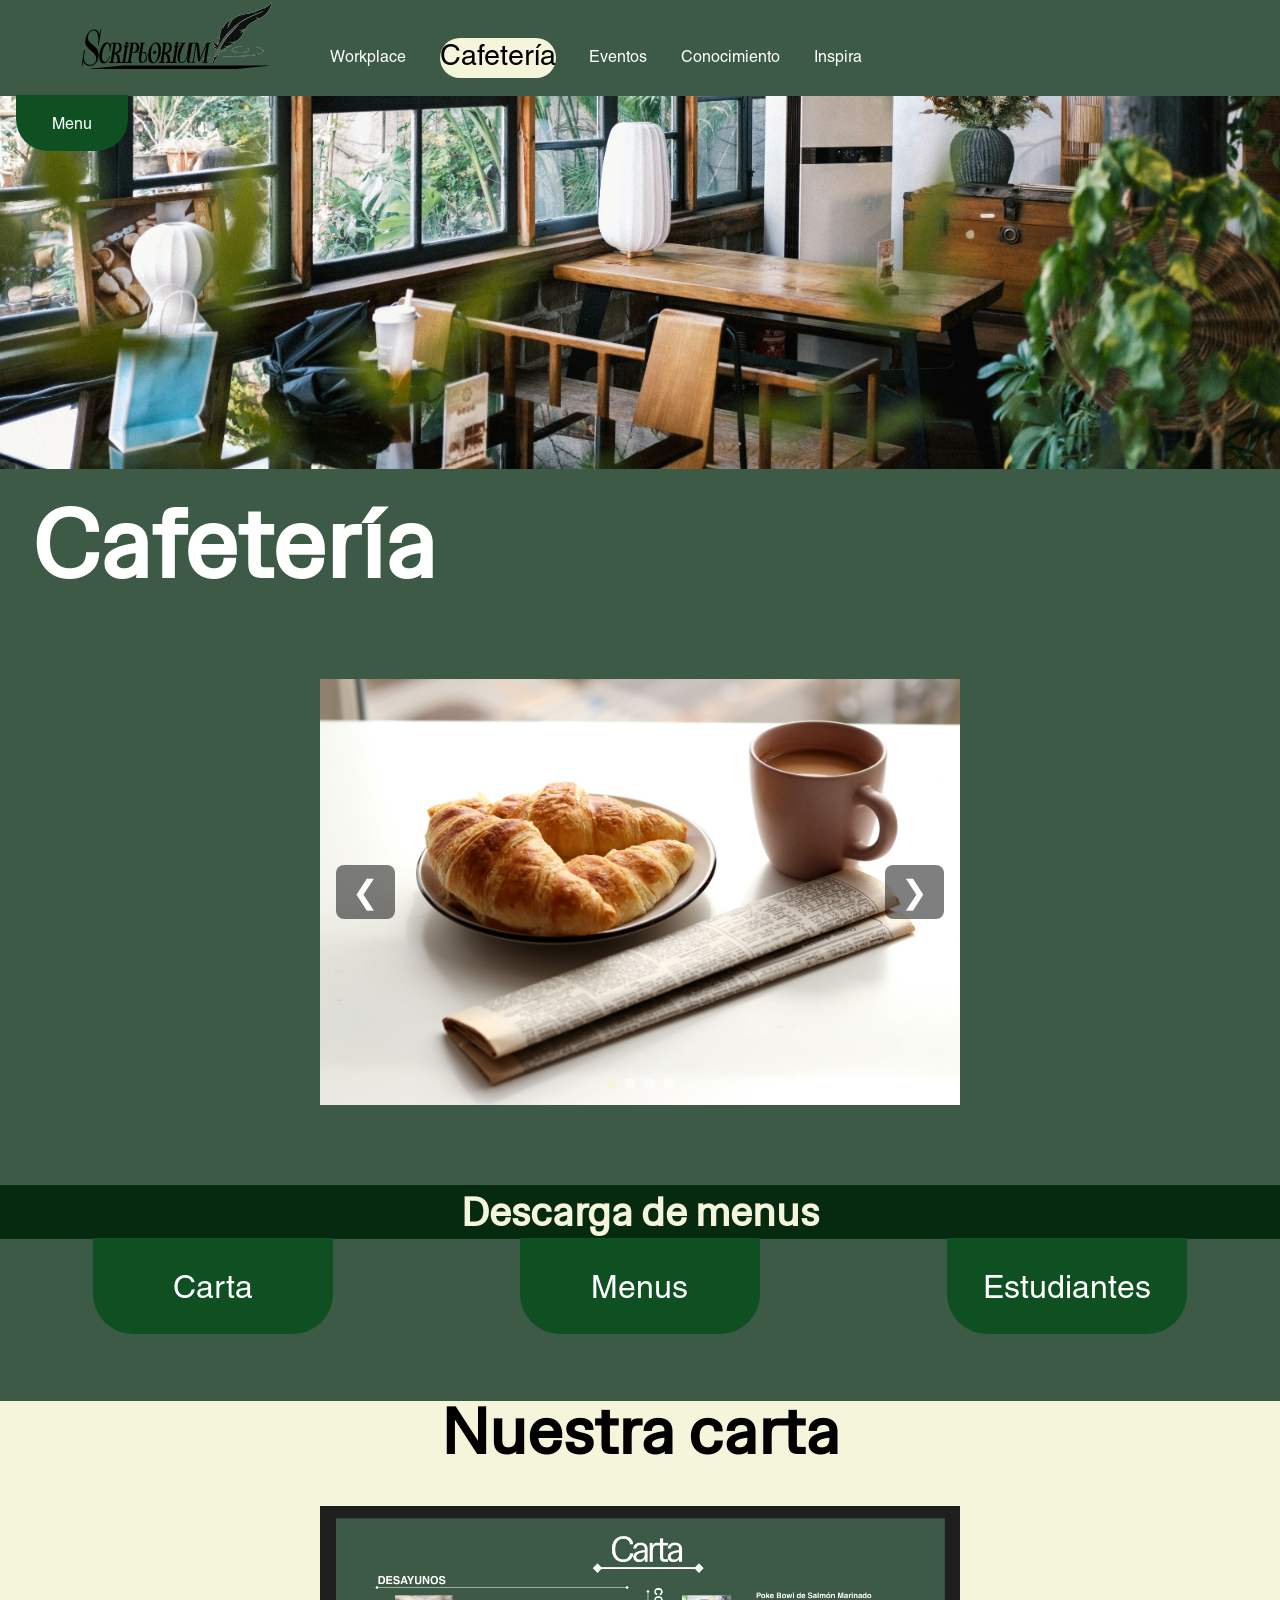
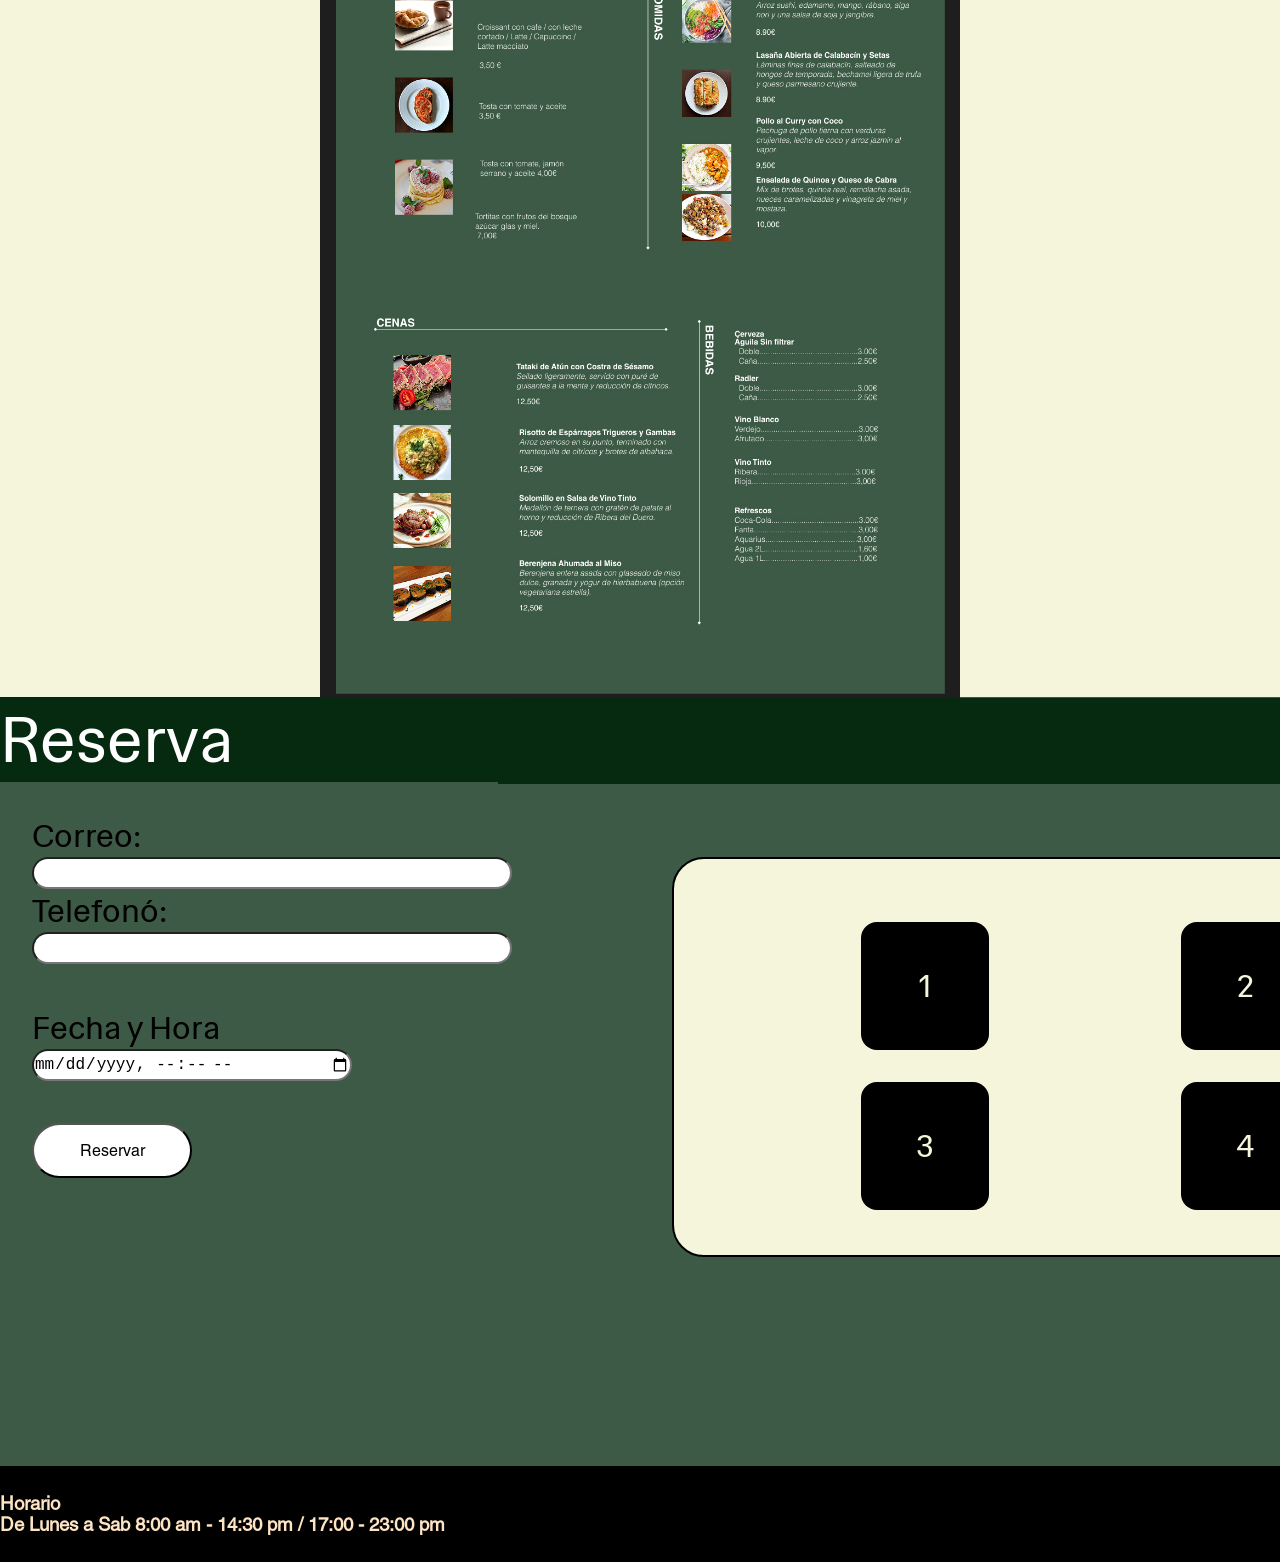
==== index.html @ 88119480 "Add files via upload" ====
<!DOCTYPE html>
<html lang="en">
<head>
    <meta charset="UTF-8">
    <meta name="viewport" content="width=device-width, initial-scale=1.0">
    <link rel="stylesheet" href="../css/ccafes.css">
    
    <title>Cafe</title>
</head>

<body>
    <nav>
        <a class="home" href=""><img class="scripte" src="../imagenes/2Mesa de trabajo 2RAWR3.png" alt=""></a>
        <a href="#" class="topnav">
            Workplace
        </a>
        <a href="../index/index.html" class="actual">
            Cafetería
        </a>
        <a href="../index/wtf.html" class="topnav">
            Eventos
        </a>
        <a href="#" class="topnav">
            Conocimiento
        </a>
        <a href="../index/inspira.html" class="topnav">
            Inspira
        </a>
        <div id="subnav">
            <a href="#reserva" class="subnav">
                Reservar
            </a>
            <a href="#go" class="subnav">
                Menu
            </a>
        </div>
    </nav>
    <header>
        <div id="caf">
        <img src="../imagenes/ba908d47-c558-43ec-8e37-590bd15f925e.jpg" height="500rem" width="1000rem"  alt="">
        <h2>Cafetería</h2>
        </div>
    </header>
    <section id="sliders">
    <article class="container">
        <div class="slider-wrapper">
            <div class="slider">
                <img src="../imagenes/2b85c030-860f-472e-914b-2bce12ef1242.jpg" alt="">
                <img src="../imagenes/47758aad-7b43-4270-b98b-9e9bd88da251.jpg" alt="">
                <img src="../imagenes/6cb6a696-06e2-4095-9369-f0d2db4fa34e.jpg" alt="">
                <img src="../imagenes/ba908d47-c558-43ec-8e37-590bd15f925e.jpg" alt="">
            </div>

            <button class="btn prev">❮</button>
            <button class="btn next">❯</button>

            <div class="dots"></div>
        </div>
    </article>
</section>
    </section>
    <article id="descarga">
        <h2 id="lod">
            Descarga de menus
        </h2>
        <br>
        <div class="down">
            <a href="#" class="load">Carta</a>
            <a href="#" class="load">Menus</a>
            <a href="#" class="load">Estudiantes</a>
        </div>
    </article>
    
    <section id="menu">
        <div>
            <h2 id="our">
                Nuestra carta
            </h2>
             <a href="menu.html"><img src="../imagenes/A4 - 2.jpg" class="men" id="go" height="500rem" width="500rem" alt=""></a>
         </div>
        
    </section>
    <section id="reserv">
            
               <section>
                    <legend id="reserva">Reserva</legend>
                    <div id="persona">
                    <label for="">Correo:</label> 
                    <input type="text">  
                    <label for="">Telefonó:</label>
                    <input type="text">
                    </div>

                    <div id="fecha">
                    <br>
                    <br>
                    <legend id="fechor">Fecha y Hora</legend>
                    <input type='datetime-local' tabindex='20'>
                    <br>
                    <br>
                    </div>
                    <div id="rav">
                    <button id="butron"><a href="../index/eventos.html">Reservar</a></button>
                    </div>
                </section>
        <section id="mesa">
            <div id="borde"></div>
            <div id="selec">
                <div id="mesa1">1</div>
                <div id="mesa1">2</div>
                <div id="mesa1">3</div>
                <div id="mesa1">4</div>
            </div>
        </section>
          
    </section>
    <footer>
        <h3>
            Horario <br>
            De Lunes a Sab 
            8:00 am - 14:30 pm / 17:00 - 23:00 pm
        </h3>
    </footer>
    <script src="../Java/slider.js"></script>
    <script>
    const mesas = document.querySelectorAll("#mesa1");

    mesas.forEach(mesa => {
        mesa.addEventListener("click", () => {

          
            mesas.forEach(m => m.classList.remove("mesa-selected"));

           
            mesa.classList.add("mesa-selected");
        });
    });
</script>
</body>
</html>
---- css/ccafes.css ----
*{
    margin: 0;
    padding: 0;
    box-sizing: border-box;
}
body{
background-color: #3c5a45;
/* width: 100vw; */
height: 70rem;
}
@font-face {
    font-family: "Titulos";
    src: url(../Fonts/HedvigLettersSans-Regular.ttf);
}
@font-face {
    font-family: "Textos";
    src: url(../Fonts/Helvetica\ LT\ Pro\ Roman.ttf);
}
nav{
display: flex;
justify-content: center;
align-items: center;
justify-content: space-between;
height: 6rem;
margin-left: 2rem;
margin-right: 2rem;
font-family: "Textos";
}
.topnav{
    height: 2.5rem;
    width: auto;
    display: flex;
    justify-content: center;
    align-items: center;
    background-color: #3c5a45;
    text-decoration: none;
    color: white;
    position: relative;
    top: 0.5rem;
    text-decoration: none;
    transition: color 0.5s ease, font-size 0.5s ease-out, height 0.5s ease, width 0.5s ease;
}
.topnav:hover{
    color: black;
    font-size: 1.8rem;
    background-color: beige;
    height: 2.5rem;
    width: auto;
    border-radius: 2rem;

    /* transition: color 1s ease, font-size 1s ease-out; */
}
.actual{
    color: black;
    font-size: 1.8rem;
    background-color: beige;
    height: 2.5rem;
    width: auto;
    border-radius: 2rem;
    text-decoration: none;
    position: relative;
    top: 0.6rem;
}
#subnav{
    position: relative;
    z-index: 0;
    top: 4.7rem;
    right: 68rem;
    display: flex;
    justify-content: center;
    align-items: center;
    /* background-color: #2bd95f;
    display: flex;
    height: 5rem;
    width: 7rem; */
    /* margin-left: 2rem;
    margin-right: 2rem; */
}
.subnav:hover{
    background-color: bisque;
    color: black;
    /* transition: color 1s ease, background 1s ease; */
}
.subnav{
    font-family: "Textos";
    border-radius: 0 0rem 2rem 2rem;
    margin-left: 2rem;
    margin-right: 2rem;
    background-color: #0e5022;
    color: rgb(255, 255, 255);
    display: flex;
    justify-content: center;
    align-items: center;
    
    height: 3.5rem;
    width: 7rem;
    text-decoration: none; 
    transition: color 0.5s ease, background 0.5s ease;
}
#caf img{
    
    height: 50vh;
    width: 100%;
    object-fit: cover;
    object-position: 0rem -30rem;
    /* object-position: 0 -30rem; */
}
#caf h2{
    font-family: "Titulos";
    width: 52rem;
    position: relative;
    bottom: 4.4rem;
    right: -2rem;
    font-size: 6rem;
    color: #fff;
}
.slider-wrapper {
    position: relative;
    max-width: 40rem;
    overflow: hidden;
}
#sliders{
    display: flex;
    align-items: center;
    justify-content: center;
    
}
.slider {
    display: flex;
    transition: transform 0.5s ease-in-out;
    
}

.slider img {
    width: 100%;
    height: auto;
    object-fit: cover;
}


.btn {
    position: absolute;
    top: 50%;
    transform: translateY(-50%);
    background: rgba(0,0,0,0.5);
    color: white;
    border: none;
    font-size: 2rem;
    padding: 0.5rem 1rem;
    cursor: pointer;
    border-radius: 0.5rem;
}

.prev { left: 1rem; }
.next { right: 1rem; }


.dots {
    position: absolute;
    bottom: 1rem;
    left: 50%;
    transform: translateX(-50%);
    display: flex;
    gap: 0.5rem;
}

.dots div {
    width: 0.7rem;
    height: 0.7rem;
    background: white;
    opacity: 0.5;
    border-radius: 50%;
    cursor: pointer;
}

.dots .active {
    opacity: 1;
    background: beige;
}
#descarga{
    margin-top: 5rem;
    display: flex;
    flex-direction: column;
    text-align: center;

}
#lod{
    font-family: "Titulos";
    font-size: 2.5rem;
    background-color: #052a10;
    color: beige;
    /* border-radius: 2rem; */
    
    
    
}
.down{
    display: flex;
    justify-content: space-around;
    align-items: center;
    
}
.load{
    position: relative;
    top: -1.2rem;
    font-size: 2rem;
    font-family: "Textos";
    /* margin-left: 13rem;
    margin-right: 6rem; */
    margin-bottom: 3rem;
    text-decoration: none;
    color: #fff;
    /* border-bottom: black ridge 7px; */
    border-radius: 2px;
    background-color: #0e5022;
    height: 6rem;
    width: 15rem;
    border-radius: 0 0rem 2.5rem 2.5rem;
    display: flex;
    justify-content: center;
    align-items: center;
    transition: color 0.5s ease, background 0.5s ease;
}
.load:hover{
    background-color: bisque;
    color: black;
    /* transition: color 1s ease, background 1s ease; */
}
#menu{
    background-color: beige;
    height: 70vw;
    display: flex;
    flex-direction: column;
    justify-content: center;
    align-items: center;
    margin-bottom: 20rem;
}

#our{
font-family: "Titulos";
font-size: 4rem;
/* position: relative;  */
/* top: -10rem; */
text-align: center;
margin-bottom: 2rem;
/* border-bottom: black ridge 7px; */

}
.men{
    height: 50rem;
    width: 40rem;
}
footer{
    background-color: black;
    height: 6rem;
    color: bisque;
    font-family: "Textos";
    display: flex;
    align-items: center;    
}

#lod{
    text-align: center;
}
#reserv{
    display: flex;
}
#reserva{
    font-family: "Titulos";
    font-size: 4rem;
    position: relative;
    top: -20rem;
    background-color: #052a10;
    color:  white;
    overflow: auto;
    
}
#borde{
    background-color: #052a10;
    position: relative;
    top: -10.1rem;
    right: 11rem;
    height: 5.4rem;
    width: 63.9rem;
}
#persona{
    display: flex;
    flex-direction: column;
    width: 30rem;
    margin-left: 2rem;
    position: relative;
    top: -18rem;
}
#fecha{
    display: flex;
    flex-direction: column;
    width: 20rem;
    margin-left: 2rem;
    position: relative;
    top: -18rem;
    font-family: "Titulos";
}
#rav{
     display: flex;
    flex-direction: column;
    width: 10rem;
    margin-left: 2rem;
    position: relative;
    top: -18rem;
}
input{
    border-radius: 5rem;
    height: 2rem;
    font-size: 1rem;
}
label{
    font-size: 2rem;
    font-family: "Titulos";

}
legend{
    font-size: 2rem;
}
#mesa{
    background-color: beige;
    height: 25rem;
    width: 50rem;
    position: relative;
    top: -10rem;
    margin-left: 10rem;
    border-radius: 2rem;
    border: black solid 2px;
}
#mesa1{
    background-color: black;
    height: 8rem;
    width: 8rem;
    margin: 0.5rem;
    display: flex;
    justify-content: center;
    align-items: center;
    color: beige;
    border-radius: 1rem;
    transition: color 0.5s ease, background 0.5s ease;
}
#selec{
    position: relative;
    left: 11.2rem;
    top: -2rem;
    right: 2rem;
    display: grid;
    grid-template-columns:repeat(2, 20rem);
    grid-template-rows: repeat(2, 10rem);
    width: 1rem;
    font-family: "Titulos";
    font-size: 2rem;
    
}
.mesa-selected {
    background-color: bisque !important;
    color: black !important;
    border: 3px solid black;
}
#butron{
    background-color: #fff;
    border-radius: 2rem;
    padding: 1rem 1rem;
    
    text-decoration: none;
}
a{
    text-decoration: none;
    color: black;
    font-family: "Textos";
    font-size: 1rem;
}
@media screen and (min-width: 480px) and (max-width: 600px) {
    
    body {
        height: auto; 
        overflow-x: hidden;
    }

    
    nav {
        flex-direction: column;
        height: auto;
        padding: 1rem 0;
        gap: 0.5rem;
        margin: 0 1rem;
    }

    .topnav, .actual {
        width: 100%;
        text-align: center;
        top: 0;
        height: 3rem;
    }

    #subnav {
        position: static; 
        width: 100%;
        justify-content: space-around;
        margin-top: 0.5rem;
    }

    .subnav {
        border-radius: 2rem;
        height: 3rem;
        width: 45%;
        margin: 0;
    }

    
    /* header{
        display: none;
    } */
    #caf img {
        height: 35vh;
        display: none;
    }
    
    #caf h2 {
        width: 100%;
        position: static; 
        text-align: center;
        font-size: 3.5rem;
        background-color: #052a10;
        padding: 0.5rem 0;
    }

    .slider-wrapper {
        max-width: 90%;
        margin: 0 auto;
    }

   
    #descarga {
        margin-top: 3rem;
    }

    .down {
        flex-direction: column;
        gap: 1rem;
    }

    .load {
        position: static;
        width: 80%;
        height: 4.5rem;
        margin-bottom: 0;
        border-radius: 2rem;
    }

   
    #menu {
        height: auto;
        padding: 3rem 1rem;
        margin-bottom: 5rem;
    }

    #our {
        font-size: 2.5rem;
    }

    .men {
        width: 100%;
        height: auto; 
        max-width: 25rem;
    }

   
    #reserv {
        flex-direction: column; 
        align-items: center;
        gap: 2rem;
        padding: 0 1rem;
    }

    #reserva {
        position: static;
        font-size: 2.5rem;
        text-align: center;
        margin-bottom: 1.5rem;
        display: block;
    }

    #persona, #fecha, #rav {
        position: static;
        width: 100%;
        margin-left: 0;
        margin-bottom: 1.5rem;
    }

    #fechor {
        font-size: 1.5rem;
    }

    #butron {
        width: 100%;
        text-align: center;
    }

    
    #mesa {
        position: static;
        width: 100%;
        max-width: 30rem;
        height: auto;
        margin-left: 0;
        padding: 1.5rem 1.5rem;
        display: flex;
        justify-content: center;
        align-items: center;
    }

    #borde {
        display: none; 
    }

    #selec {
        position: static;
        left: 10rem;
        display: grid;
        grid-template-columns: repeat(2, 1fr); 
        grid-template-rows: auto;
        gap: 1rem;
        width: 100%;
    }

    .mesa-item {
        background-color: black;
        height: 6rem;
        width: 100%; 
        margin: 0;
        display: flex;
        justify-content: center;
        align-items: center;
        color: beige;
        border-radius: 1rem;
    }

   
    footer {
        height: auto;
        padding: 1.5rem 1rem;
        text-align: center;
        justify-content: center;
    }

    footer h3 {
        font-size: 1.1rem;
        line-height: 1.6;
    }
}
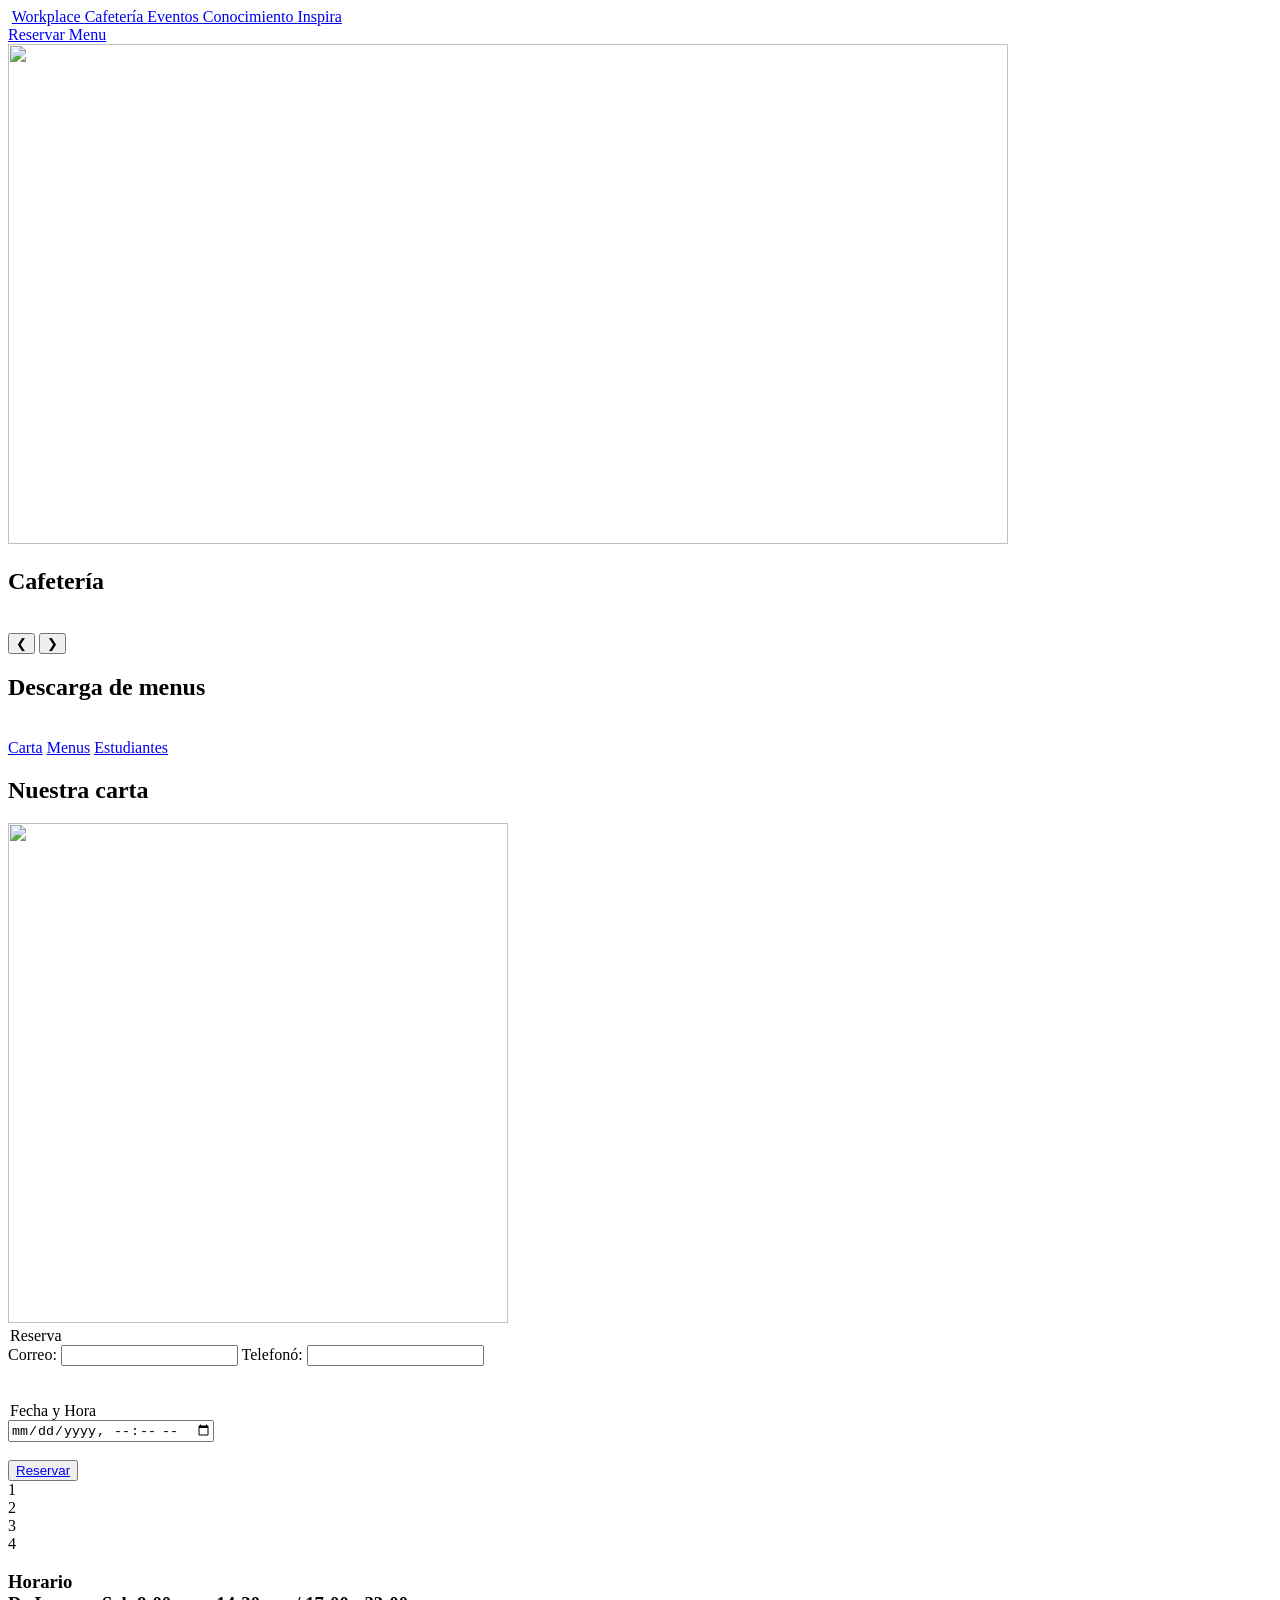
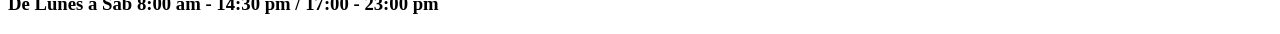
==== commit 45303bbe: "Add files via upload" ====
--- a/index.html
+++ b/index.html
@@ -3,27 +3,27 @@
 <head>
     <meta charset="UTF-8">
     <meta name="viewport" content="width=device-width, initial-scale=1.0">
-    <link rel="stylesheet" href="../css/ccafes.css">
+    <link rel="stylesheet" href="css/ccafes.css">
     
     <title>Cafe</title>
 </head>
 
 <body>
     <nav>
-        <a class="home" href=""><img class="scripte" src="../imagenes/2Mesa de trabajo 2RAWR3.png" alt=""></a>
+        <a class="home" href=""><img class="scripte" src="imagenes/2Mesa de trabajo 2RAWR3.png" alt=""></a>
         <a href="#" class="topnav">
             Workplace
         </a>
-        <a href="../index/index.html" class="actual">
+        <a href="index.html" class="actual">
             Cafetería
         </a>
-        <a href="../index/wtf.html" class="topnav">
+        <a href="wtf.html" class="topnav">
             Eventos
         </a>
         <a href="#" class="topnav">
             Conocimiento
         </a>
-        <a href="../index/inspira.html" class="topnav">
+        <a href="inspira.html" class="topnav">
             Inspira
         </a>
         <div id="subnav">
@@ -37,7 +37,7 @@
     </nav>
     <header>
         <div id="caf">
-        <img src="../imagenes/ba908d47-c558-43ec-8e37-590bd15f925e.jpg" height="500rem" width="1000rem"  alt="">
+        <img src="imagenes/ba908d47-c558-43ec-8e37-590bd15f925e.jpg" height="500rem" width="1000rem"  alt="">
         <h2>Cafetería</h2>
         </div>
     </header>
@@ -45,10 +45,10 @@
     <article class="container">
         <div class="slider-wrapper">
             <div class="slider">
-                <img src="../imagenes/2b85c030-860f-472e-914b-2bce12ef1242.jpg" alt="">
-                <img src="../imagenes/47758aad-7b43-4270-b98b-9e9bd88da251.jpg" alt="">
-                <img src="../imagenes/6cb6a696-06e2-4095-9369-f0d2db4fa34e.jpg" alt="">
-                <img src="../imagenes/ba908d47-c558-43ec-8e37-590bd15f925e.jpg" alt="">
+                <img src="imagenes/2b85c030-860f-472e-914b-2bce12ef1242.jpg" alt="">
+                <img src="imagenes/47758aad-7b43-4270-b98b-9e9bd88da251.jpg" alt="">
+                <img src="imagenes/6cb6a696-06e2-4095-9369-f0d2db4fa34e.jpg" alt="">
+                <img src="imagenes/ba908d47-c558-43ec-8e37-590bd15f925e.jpg" alt="">
             </div>
 
             <button class="btn prev">❮</button>
@@ -76,7 +76,7 @@
             <h2 id="our">
                 Nuestra carta
             </h2>
-             <a href="menu.html"><img src="../imagenes/A4 - 2.jpg" class="men" id="go" height="500rem" width="500rem" alt=""></a>
+             <a href="menu.html"><img src="imagenes/A4 - 2.jpg" class="men" id="go" height="500rem" width="500rem" alt=""></a>
          </div>
         
     </section>
@@ -100,7 +100,7 @@
                     <br>
                     </div>
                     <div id="rav">
-                    <button id="butron"><a href="../index/eventos.html">Reservar</a></button>
+                    <button id="butron"><a href="eventos.html">Reservar</a></button>
                     </div>
                 </section>
         <section id="mesa">
@@ -121,7 +121,7 @@
             8:00 am - 14:30 pm / 17:00 - 23:00 pm
         </h3>
     </footer>
-    <script src="../Java/slider.js"></script>
+    <script src="Java/slider.js"></script>
     <script>
     const mesas = document.querySelectorAll("#mesa1");
 
